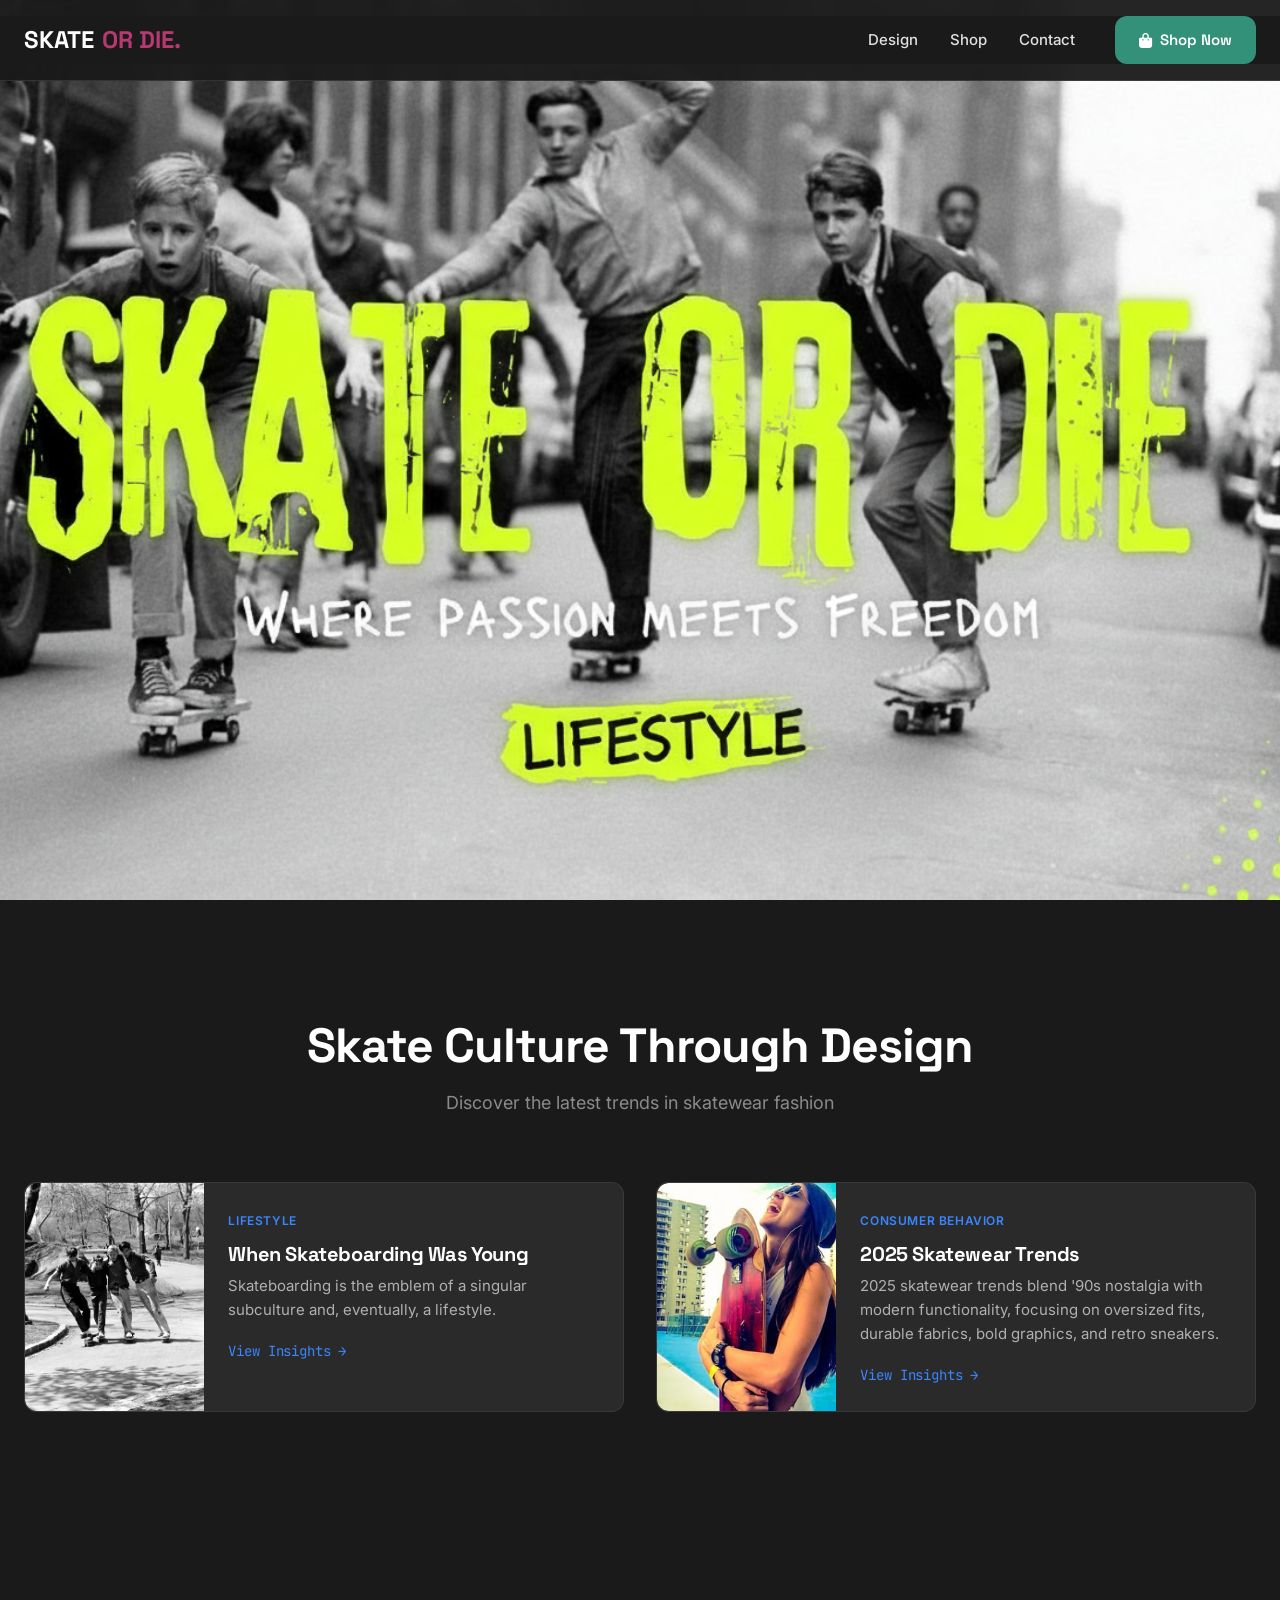
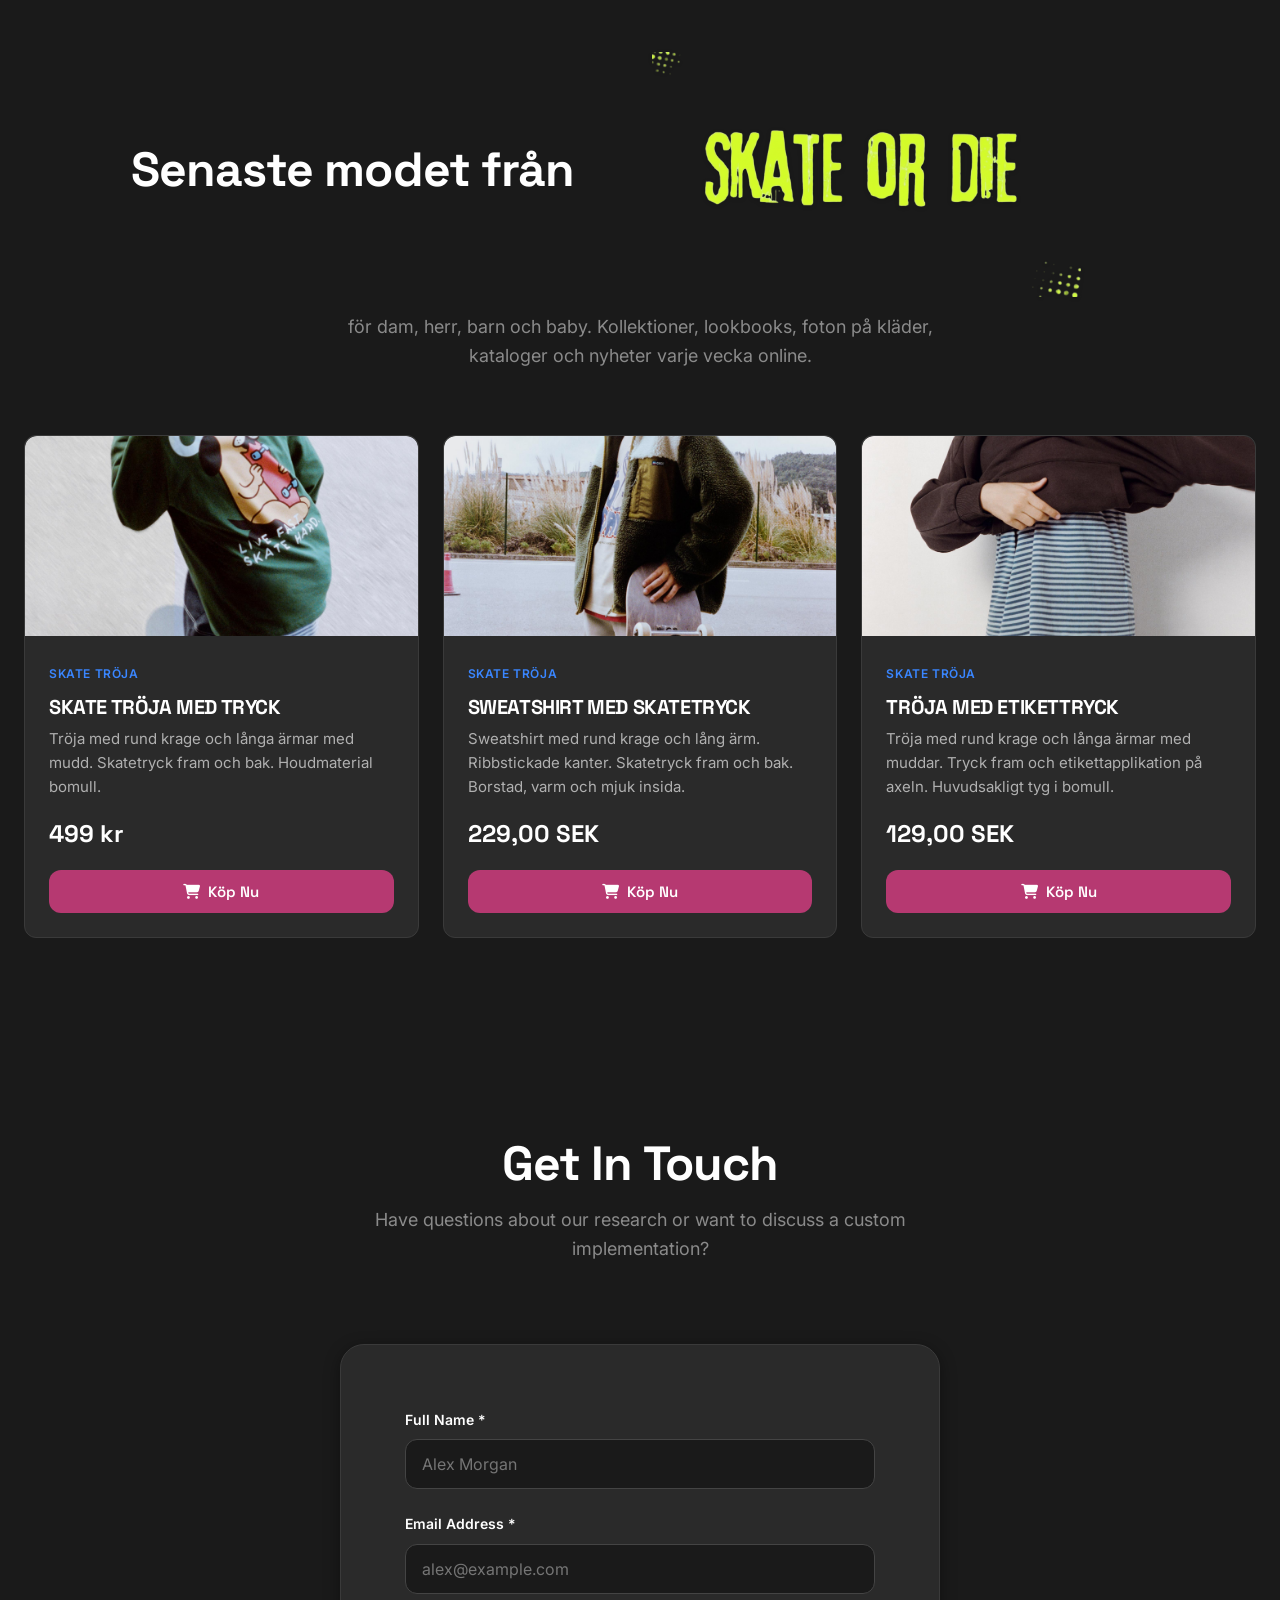
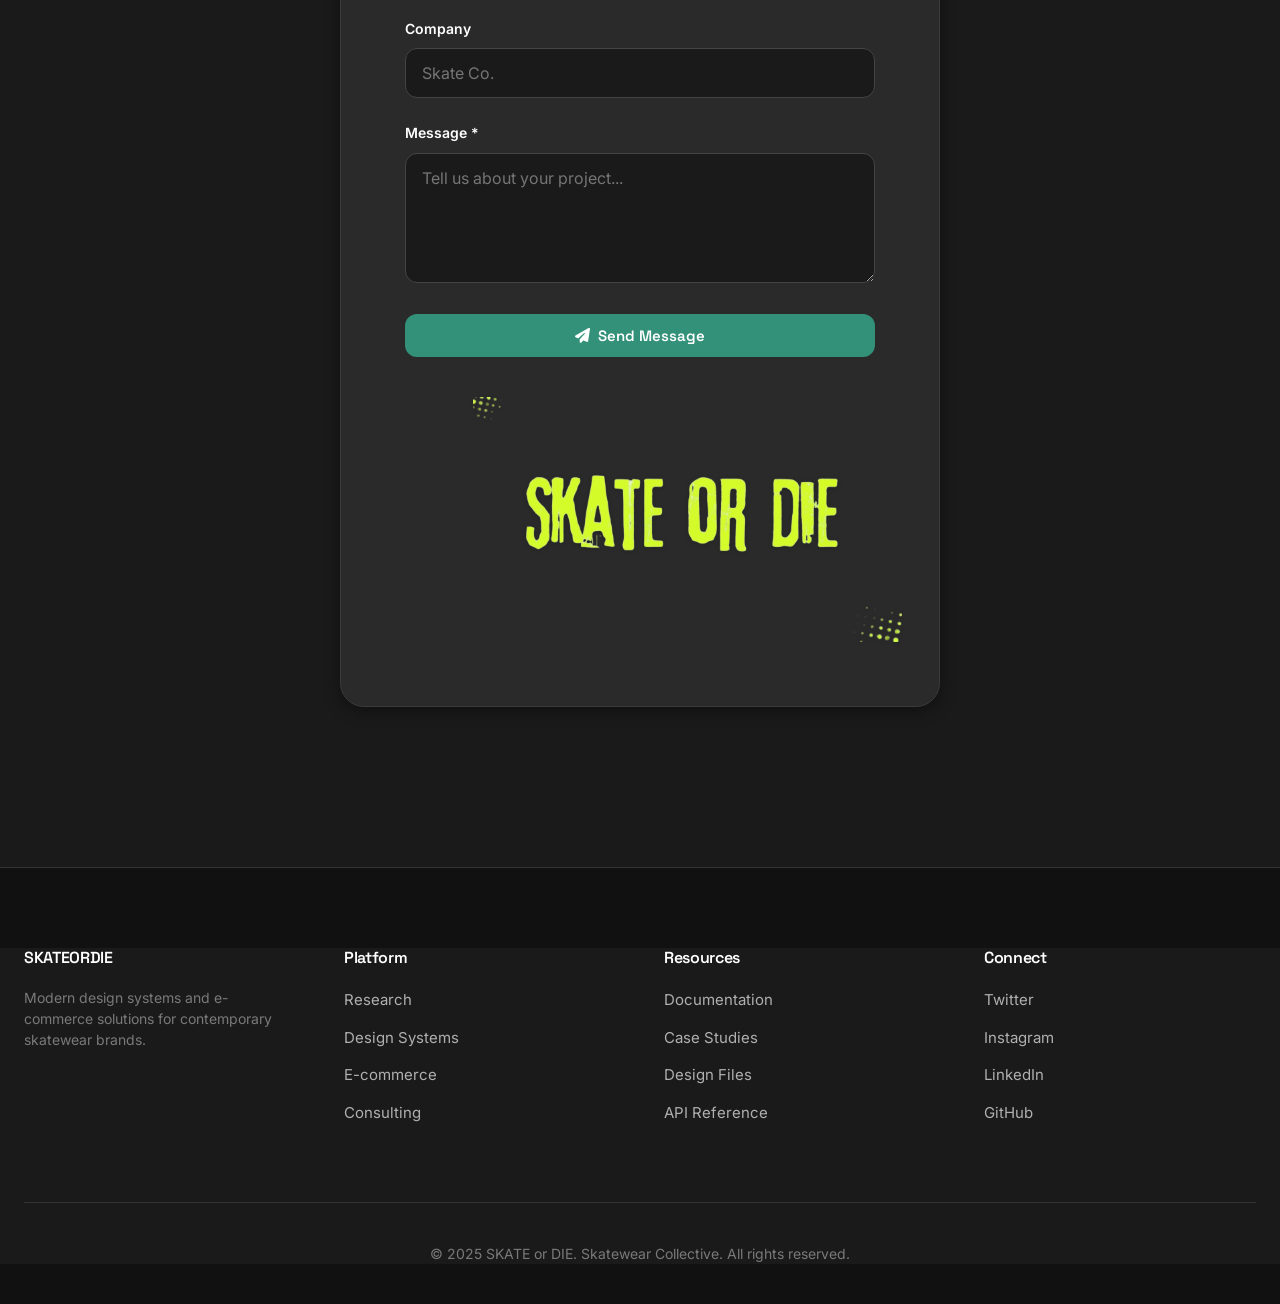
==== index.html @ 1324eea1 "fetch" ====
<!DOCTYPE html>
<html lang="en">
<head>
  <meta charset="UTF-8">
  <meta name="viewport" content="width=device-width, initial-scale=1.0">
  <title>SKATEORDIE. | Modern Skatewear Collective</title>
  <!-- Google Fonts -->
  <link rel="preconnect" href="https://fonts.googleapis.com">
  <link rel="preconnect" href="https://fonts.gstatic.com" crossorigin>
  <link href="https://fonts.googleapis.com/css2?family=Inter:wght@300;400;500;600;700;800&family=Space+Grotesk:wght@400;500;600;700&family=JetBrains+Mono:wght@400;500&display=swap" rel="stylesheet">
  <!-- Icons -->
  <link rel="stylesheet" href="https://cdnjs.cloudflare.com/ajax/libs/font-awesome/6.4.0/css/all.min.css">
  <!-- CSS Files -->
  <link rel="stylesheet" href="css/style.css">
  <link rel="stylesheet" href="css/home.css">
</head>
<body>
<!-- Modern Header -->
<header class="header" id="header">
  <div class="container header-container">
    <a href="index.html" class="logo">
      SKATE<span>OR DIE.</span>
    </a>

    <nav class="nav">
      <ul class="nav-links">
        <li><a href="#research" class="nav-link">Design</a></li>
        <li class="dropdown">
          <a href="shop.html" class="nav-link">Shop</a>
          <div class="dropdown-content">
            <a href="shop.html#filter-all" class="dropdown-item" onclick="filterProducts('all')">
              <i class="fas fa-grid"></i>
              All Products
            </a>
            <a href="shop.html#filter-hoodies" class="dropdown-item" onclick="filterProducts('Hoodies')">
              <i class="fas fa-tshirt"></i>
              Hoodies & Sweats
            </a>
            <a href="shop.html#filter-pants" class="dropdown-item" onclick="filterProducts('Pants')">
              <i class="fas fa-user"></i>
              Pants & Shorts
            </a>
            <a href="shop.html#filter-footwear" class="dropdown-item" onclick="filterProducts('Footwear')">
              <i class="fas fa-shoe-prints"></i>
              Footwear
            </a>
            <a href="shop.html#filter-accessories" class="dropdown-item" onclick="filterProducts('Accessories')">
              <i class="fas fa-hat-cowboy"></i>
              Accessories
            </a>
          </div>
        </li>
        <li><a href="#contact" class="nav-link">Contact</a></li>
      </ul>

      <div class="nav-actions">
        <a href="shop.html#filter-all" class="btn btn-primary" onclick="filterProducts('all')">
          <i class="fas fa-shopping-bag"></i>
          Shop Now
        </a>
      </div>
    </nav>

    <!-- Mobile Menu Toggle -->
    <button class="btn btn-secondary mobile-menu-toggle" style="display: none;">
      <i class="fas fa-bars"></i>
    </button>
  </div>
</header>

<!-- Hero Section -->
<section class="hero">
</section>

<!-- Research Section -->
<section id="research" class="section">
  <div class="container">
    <div class="section-header">
      <h2 class="display-md">Skate Culture Through Design</h2>
      <p class="text-lg opacity-75">
        Discover the latest trends in skatewear fashion
      </p>
    </div>

    <div class="card-grid">
      <div class="card" style="flex: 1; min-width: 300px; display: flex; flex-direction: row;">
        <div style="width: 30%;
               background:
                 url('img/img5.jpg')
                 center/cover no-repeat;
               border-radius: var(--border-radius) 0 0 var(--border-radius);">
        </div>
        <div style="width: 70%; padding: 24px;">
          <div class="card-category">LIFESTYLE</div>
          <h3 class="card-title">When Skateboarding Was Young</h3>
          <p class="card-description">
            Skateboarding is the emblem of a singular subculture and, eventually, a lifestyle.
          </p>
          <a href="#" class="text-sm font-mono" style="color: var(--primary); text-decoration: none;">
            View Insights →
          </a>
        </div>
      </div>

      <div class="card" style="flex: 1; min-width: 300px; display: flex; flex-direction: row;">
        <div style="width: 30%;
               background:
                 url('img/img2.jpg')
                 center/cover no-repeat;
               border-radius: var(--border-radius) 0 0 var(--border-radius);">
        </div>
        <div style="width: 70%; padding: 24px;">
          <div class="card-category">Consumer Behavior</div>
          <h3 class="card-title">2025 Skatewear Trends</h3>
          <p class="card-description">
            2025 skatewear trends blend '90s nostalgia with modern functionality, focusing on oversized fits, durable fabrics, bold graphics, and retro sneakers.
          </p>
          <a href="#" class="text-sm font-mono" style="color: var(--primary); text-decoration: none;">
            View Insights →
          </a>
        </div>
      </div>
    </div>
  </div>
</section>

<!-- Products Section -->
<section id="moodboards" class="section">
  <div class="container">
    <div class="section-header">
      <h2 class="display-md">Senaste modet från
        <span class="inline-logo"></span>
      </h2>
      <p class="text-lg opacity-75">
        för dam, herr, barn och baby. Kollektioner, lookbooks, foton på kläder, kataloger och nyheter varje vecka online.
      </p>
    </div>

    <div class="card-grid" style="display: grid; grid-template-columns: repeat(auto-fit, minmax(300px, 1fr)); gap: 24px;">
      <!-- Product 1 -->
      <div class="card">
        <div class="card-image" style="height: 200px; overflow: hidden; border-radius: var(--border-radius) var(--border-radius) 0 0;">
          <img src="img/1.1.jpg" alt="SKATE TRÖJA MED TRYCK" style="width: 100%; height: 100%; object-fit: cover;">
        </div>
        <div class="card-content">
          <div class="card-category">SKATE TRÖJA</div>
          <h3 class="card-title">SKATE TRÖJA MED TRYCK</h3>
          <p class="card-description">
            Tröja med rund krage och långa ärmar med mudd. Skatetryck fram och bak. Houdmaterial bomull.
          </p>
          <div class="product-price" style="font-family: 'Space Grotesk', sans-serif; font-size: 1.5rem; font-weight: 700; color: var(--white); margin-top: 16px;">
            499 kr
          </div>
          <button class="btn btn-accent mt-3" style="width: 100%;" onclick="window.location.href='shop.html#filter-hoodies'">
            <i class="fas fa-shopping-cart"></i>
            Köp Nu
          </button>
        </div>
      </div>

      <!-- Product 2 -->
      <div class="card">
        <div class="card-image" style="height: 200px; overflow: hidden; border-radius: var(--border-radius) var(--border-radius) 0 0;">
          <img src="img/1.2.jpg" alt="SKATE TRÖJA MED TRYCK" style="width: 100%; height: 100%; object-fit: cover;">
        </div>
        <div class="card-content">
          <div class="card-category">SKATE TRÖJA</div>
          <h3 class="card-title">SWEATSHIRT MED SKATETRYCK</h3>
          <p class="card-description">
            Sweatshirt med rund krage och lång ärm. Ribbstickade kanter. Skatetryck fram och bak. Borstad, varm och mjuk insida.
          </p>
          <div class="product-price" style="font-family: 'Space Grotesk', sans-serif; font-size: 1.5rem; font-weight: 700; color: var(--white); margin-top: 16px;">
            229,00 SEK
          </div>
          <button class="btn btn-accent mt-3" style="width: 100%;" onclick="window.location.href='shop.html#filter-hoodies'">
            <i class="fas fa-shopping-cart"></i>
            Köp Nu
          </button>
        </div>
      </div>

      <!-- Product 3 -->
      <div class="card">
        <div class="card-image" style="height: 200px; overflow: hidden; border-radius: var(--border-radius) var(--border-radius) 0 0;">
          <img src="img/1.3.jpg" alt="SKATE TRÖJA MED TRYCK" style="width: 100%; height: 100%; object-fit: cover;">
        </div>
        <div class="card-content">
          <div class="card-category">SKATE TRÖJA</div>
          <h3 class="card-title">TRÖJA MED ETIKETTRYCK</h3>
          <p class="card-description">
            Tröja med rund krage och långa ärmar med muddar. Tryck fram och etikettapplikation på axeln. Huvudsakligt tyg i bomull.
          </p>
          <div class="product-price" style="font-family: 'Space Grotesk', sans-serif; font-size: 1.5rem; font-weight: 700; color: var(--white); margin-top: 16px;">
            129,00 SEK
          </div>
          <button class="btn btn-accent mt-3" style="width: 100%;" onclick="window.location.href='shop.html#filter-hoodies'">
            <i class="fas fa-shopping-cart"></i>
            Köp Nu
          </button>
        </div>
      </div>
    </div>
  </div>
</section>

<!-- Contact Section - UPDATED VERSION -->
<!-- Contact Section -->
<section id="contact" class="section-sm">
  <div class="container">
    <div class="section-header">
      <h2 class="display-md">Get In Touch</h2>
      <p class="text-lg opacity-75">
        Have questions about our research or want to discuss a custom implementation?
      </p>
    </div>

    <div class="form-section" style="max-width: 600px;">
      <!-- Success Message (will be shown after redirect) -->
      <div id="successMessage" style="display: none; padding: 20px; background: rgba(46, 204, 113, 0.1); border: 1px solid #2ecc71; border-radius: 8px; margin-bottom: 20px;">
        <div style="display: flex; align-items: center; gap: 10px;">
          <i class="fas fa-check-circle" style="color: #2ecc71; font-size: 1.5rem;"></i>
          <div>
            <h3 style="color: #2ecc71; margin: 0 0 5px 0;">Message Sent Successfully!</h3>
            <p style="color: white; margin: 0; opacity: 0.9;">Thank you for contacting us. We'll get back to you soon.</p>
          </div>
        </div>
      </div>

      <!-- Contact Form -->
      <form name="contact" method="POST" data-netlify="true" action="/?form=submitted" netlify-honeypot="bot-field">
        <!-- Hidden fields required by Netlify -->
        <input type="hidden" name="form-name" value="contact">

        <!-- Optional subject -->
        <input type="hidden" name="subject" value="New message from SKATEORDIE contact form">

        <!-- Honeypot field -->
        <p style="display: none;">
          <label>Don't fill this out if you're human: <input name="bot-field"></label>
        </p>

        <div class="form-group">
          <label class="form-label">Full Name *</label>
          <input type="text" name="name" class="form-control" placeholder="Alex Morgan" required>
        </div>

        <div class="form-group">
          <label class="form-label">Email Address *</label>
          <input type="email" name="email" class="form-control" placeholder="alex@example.com" required>
        </div>

        <div class="form-group">
          <label class="form-label">Company</label>
          <input type="text" name="company" class="form-control" placeholder="Skate Co.">
        </div>

        <div class="form-group">
          <label class="form-label">Message *</label>
          <textarea name="message" class="form-control" placeholder="Tell us about your project..." rows="5" required></textarea>
        </div>

        <button type="submit" class="btn btn-primary" style="width: 100%" id="submitBtn">
          <i class="fas fa-paper-plane"></i>
          Send Message
        </button>
      </form>

      <div style="margin-top: 40px;">
        <span class="inline-logo"></span>
      </div>
    </div>
  </div>
</section>

<!-- Footer -->
<footer class="footer">
  <div class="container">
    <div class="footer-grid">
      <div class="footer-col">
        <h3>SKATEORDIE</h3>
        <p class="text-sm opacity-75 mt-3">
          Modern design systems and e-commerce solutions
          for contemporary skatewear brands.
        </p>
      </div>

      <div class="footer-col">
        <h3>Platform</h3>
        <ul class="footer-links">
          <li><a href="#research">Research</a></li>
          <li><a href="#moodboards">Design Systems</a></li>
          <li><a href="shop.html">E-commerce</a></li>
          <li><a href="#contact">Consulting</a></li>
        </ul>
      </div>

      <div class="footer-col">
        <h3>Resources</h3>
        <ul class="footer-links">
          <li><a href="#">Documentation</a></li>
          <li><a href="#">Case Studies</a></li>
          <li><a href="#">Design Files</a></li>
          <li><a href="#">API Reference</a></li>
        </ul>
      </div>

      <div class="footer-col">
        <h3>Connect</h3>
        <ul class="footer-links">
          <li><a href="#">Twitter</a></li>
          <li><a href="#">Instagram</a></li>
          <li><a href="#">LinkedIn</a></li>
          <li><a href="#">GitHub</a></li>
        </ul>
      </div>
    </div>

    <div class="footer-bottom">
      <p class="text-sm opacity-75">
        © 2025 SKATE or DIE. Skatewear Collective. All rights reserved.
      </p>
    </div>
  </div>
</footer>

<!-- JavaScript Files -->
<script src="js/script.js"></script>
<script src="js/home.js"></script>

<!-- Form Submission JavaScript -->
</body>
</html>
---- css/style.css ----
/* ===== MODERN DESIGN SYSTEM ===== */
:root {
  --black: #329178;
  --white: #ffffff;
  --gray-50: #f8f9fa;
  --gray-100: #e9ecef;
  --gray-200: #dee2e6;
  --gray-800: #343a40;
  --gray-900: #212529;

  --primary: #3a86ff;
  --primary-dark: #2667cc;
  --accent: #b63971;
  --success: #38b000;
  --warning: #ff9e00;

  --border-radius: 12px;
  --border-radius-lg: 24px;
  --border-radius-sm: 8px;

  --shadow-sm: 0 2px 8px rgba(0,0,0,0.3);
  --shadow-md: 0 4px 16px rgba(0,0,0,0.4);
  --shadow-lg: 0 8px 32px rgba(0,0,0,0.5);
  --shadow-xl: 0 16px 48px rgba(0,0,0,0.6);

  --transition-fast: 150ms cubic-bezier(0.4, 0, 0.2, 1);
  --transition-base: 250ms cubic-bezier(0.4, 0, 0.2, 1);
  --transition-slow: 400ms cubic-bezier(0.4, 0, 0.2, 1);
}

/* ===== RESET & BASE ===== */
* {
  margin: 0;
  padding: 0;
  box-sizing: border-box;
}

html {
  scroll-behavior: smooth;
}
/* Lägg till i din css/style.css fil */
.hidden {
  display: none;
}
body {
  font-family: 'Inter', -apple-system, BlinkMacSystemFont, 'Segoe UI', sans-serif;
  background-color: #1a1a1a; /* ТЕМНЫЙ ФОН */
  color: #e0e0e0; /* Светлый текст */
  line-height: 1.6;
  font-weight: 400;
  overflow-x: hidden;
  -webkit-font-smoothing: antialiased;
  -moz-osx-font-smoothing: grayscale;
}

h1, h2, h3, h4, h5, h6 {
  font-family: 'Space Grotesk', sans-serif;
  font-weight: 700;
  line-height: 1.2;
  letter-spacing: -0.02em;
  color: #ffffff; /* Белые заголовки */
}

.container {
  max-width: 1280px;
  margin: 0 auto;
  padding: 0 24px;
  background-color: #1a1a1a; /* ТОЛЬКО ЭТА СТРОКА ИЗМЕНЕНА */
}
.section{

  background-color: #1a1a1a; /* ТОЛЬКО ЭТА СТРОКА ИЗМЕНЕНА */
}

.section {
  padding: 120px 0;
  background-color: transparent; /* Прозрачный фон секций */
}

.section-sm {
  padding: 80px 0;
}

/* ===== MODERN TYPOGRAPHY ===== */
.display-lg {
  font-size: 4.5rem;
  line-height: 1.1;
  letter-spacing: -0.03em;
  color: #ffffff;
}

.display-md {
  font-size: 3.5rem;
  line-height: 1.1;
  color: #ffffff;
}

.display-sm {
  font-size: 2.5rem;
  line-height: 1.2;
  color: #ffffff;
}

.text-lg {
  font-size: 1.25rem;
  line-height: 1.6;
  color: #b0b0b0;
}

.text-md {
  font-size: 1rem;
  line-height: 1.6;
  color: #b0b0b0;
}

.text-sm {
  font-size: 0.875rem;
  line-height: 1.5;
  color: #999999;
}

.text-xs {
  font-size: 0.75rem;
  line-height: 1.4;
  color: #888888;
}

.font-mono {
  font-family: 'JetBrains Mono', monospace;
  letter-spacing: -0.01em;
}

/* ===== COMPONENTS ===== */
.btn {
  display: inline-flex;
  align-items: center;
  justify-content: center;
  gap: 8px;
  padding: 12px 24px;
  border-radius: var(--border-radius);
  font-family: 'Space Grotesk', sans-serif;
  font-weight: 600;
  font-size: 0.9375rem;
  text-decoration: none;
  border: none;
  cursor: pointer;
  transition: all var(--transition-base);
  position: relative;
  overflow: hidden;
}

.btn::before {
  content: '';
  position: absolute;
  top: 0;
  left: -100%;
  width: 100%;
  height: 100%;
  background: linear-gradient(90deg, transparent, rgba(255,255,255,0.2), transparent);
  transition: left 0.5s;
}

.btn:hover::before {
  left: 100%;
}

/* КНОПКИ ОСТАВЛЕНЫ БЕЗ ИЗМЕНЕНИЙ */
.btn-primary {
  background-color: var(--black);
  color: var(--white);
}

.btn-primary:hover {
  background-color: var(--gray-800);
  transform: translateY(-2px);
  box-shadow: var(--shadow-lg);
}

.btn-secondary {
  background-color: transparent;
  color: var(--black);
  border: 2px solid var(--gray-200);
}

.btn-secondary:hover {
  border-color: var(--black);
  transform: translateY(-2px);
  box-shadow: var(--shadow-sm);
}

.btn-accent {
  background-color: var(--accent);
  color: var(--white);
}

.btn-accent:hover {
  background-color: #e0005e;
  transform: translateY(-2px);
  box-shadow: var(--shadow-lg);
}

.pill {
  display: inline-flex;
  align-items: center;
  padding: 6px 12px;
  background-color: var(--gray-100);
  border-radius: 100px;
  font-size: 0.75rem;
  font-weight: 500;
  color: var(--gray-800);
}

.badge {
  display: inline-flex;
  align-items: center;
  padding: 4px 8px;
  background-color: var(--accent);
  color: var(--white);
  border-radius: var(--border-radius-sm);
  font-size: 0.6875rem;
  font-weight: 600;
  text-transform: uppercase;
  letter-spacing: 0.05em;
}

/* ===== MODERN HEADER ===== */
.header {
  position: fixed;
  top: 0;
  left: 0;
  width: 100%;
  z-index: 1000;
  background-color: rgba(26, 26, 26, 0.95); /* Темный полупрозрачный фон */
  backdrop-filter: blur(20px);
  -webkit-backdrop-filter: blur(20px);
  border-bottom: 1px solid rgba(255,255,255,0.1); /* Светлая граница */
  padding: 16px 0;
  transition: all var(--transition-base);
}

.header.scrolled {
  padding: 12px 0;
  box-shadow: var(--shadow-sm);
}

.header-container {
  display: flex;
  align-items: center;
  justify-content: space-between;
}

.logo {
  font-family: 'Space Grotesk', sans-serif;
  font-weight: 800;
  font-size: 1.5rem;
  color: #ffffff; /* Белый логотип */
  text-decoration: none;
  display: flex;
  align-items: center;
  gap: 8px;
}

.logo span {
  color: var(--accent); /* Акцентный цвет остался прежним */
}

/* ===== MODERN NAVIGATION ===== */
.nav {
  display: flex;
  align-items: center;
  gap: 40px;
}

.nav-links {
  display: flex;
  gap: 32px;
  list-style: none;
}

.nav-link {
  position: relative;
  color: #e0e0e0; /* Светлый текст */
  text-decoration: none;
  font-weight: 500;
  font-size: 0.9375rem;
  transition: color var(--transition-fast);
  padding: 8px 0;
}

.nav-link::after {
  content: '';
  position: absolute;
  bottom: 0;
  left: 0;
  width: 0;
  height: 2px;
  background-color: var(--accent); /* Акцентный цвет */
  transition: width var(--transition-base);
}

.nav-link:hover {
  color: #ffffff; /* Белый при наведении */
}

.nav-link:hover::after {
  width: 100%;
}

.nav-link.active {
  color: #ffffff; /* Белый для активной ссылки */
  font-weight: 600;
}

.nav-link.active::after {
  width: 100%;
}

/* Dropdown Menu */
.dropdown {
  position: relative;
}

.dropdown-content {
  position: absolute;
  top: 100%;
  left: -16px;
  min-width: 240px;
  background-color: #2a2a2a; /* Темный фон дропдауна */
  border-radius: var(--border-radius);
  box-shadow: var(--shadow-xl);
  opacity: 0;
  visibility: hidden;
  transform: translateY(8px);
  transition: all var(--transition-base);
  z-index: 100;
  padding: 16px 0;
  border: 1px solid #3a3a3a; /* Темная граница */
}

.dropdown:hover .dropdown-content {
  opacity: 1;
  visibility: visible;
  transform: translateY(0);
}

.dropdown-item {
  display: flex;
  align-items: center;
  gap: 12px;
  padding: 12px 24px;
  color: #e0e0e0; /* Светлый текст */
  text-decoration: none;
  transition: all var(--transition-fast);
}

.dropdown-item:hover {
  background-color: #333333; /* Темнее при наведении */
  color: #ffffff; /* Белый при наведении */
}

.dropdown-item i {
  width: 20px;
  color: var(--accent); /* Акцентный цвет иконок */
}

/* ===== SECTIONS ===== */
.section-header {
  text-align: center;
  margin-bottom: 64px;
}

.section-header h2 {
  font-size: 3rem;
  margin-bottom: 16px;
  color: #ffffff;
}

.section-header p {
  font-size: 1.125rem;
  color: #b0b0b0; /* Серый текст */
  max-width: 600px;
  margin: 0 auto;
}

/* ===== MODERN CARD SYSTEM ===== */
.card-grid {
  display: grid;
  grid-template-columns: repeat(auto-fit, minmax(300px, 1fr));
  gap: 32px;
  margin-top: 48px;
}

.card {
  background-color: #2a2a2a; /* Темный фон карточек */
  border-radius: var(--border-radius);
  overflow: hidden;
  border: 1px solid #3a3a3a; /* Темная граница */
  transition: all var(--transition-base);
  position: relative;
}

.card:hover {
  transform: translateY(-8px);
  box-shadow: var(--shadow-xl);
  border-color: var(--accent); /* Акцентный цвет границы при наведении */
}

.card-image {
  width: 100%;
  height: 240px;
  background-color: #3a3a3a; /* Темный фон изображения */
  overflow: hidden;
}

.card-image img {
  width: 100%;
  height: 100%;
  object-fit: cover;
  transition: transform var(--transition-slow);
}

.card:hover .card-image img {
  transform: scale(1.05);
}

.card-content {
  padding: 24px;
}

.card-category {
  display: inline-block;
  font-size: 0.75rem;
  font-weight: 600;
  color: var(--primary); /* Основной цвет остался прежним */
  text-transform: uppercase;
  letter-spacing: 0.05em;
  margin-bottom: 12px;
}

.card-title {
  font-size: 1.25rem;
  margin-bottom: 8px;
  color: #ffffff; /* Белый заголовок */
}

.card-description {
  font-size: 0.9375rem;
  color: #b0b0b0; /* Серый текст */
  margin-bottom: 16px;
}

/* ===== E-SHOP SECTION ===== */
.eshop-section {
  background-color: #222222; /* Темный фон для секции магазина */
}

.filter-tabs {
  display: flex;
  justify-content: center;
  gap: 12px;
  margin-bottom: 48px;
  flex-wrap: wrap;
}

.filter-tab {
  padding: 10px 20px;
  background-color: transparent;
  border: 1px solid #444444; /* Темная граница */
  border-radius: var(--border-radius);
  color: #e0e0e0; /* Светлый текст */
  font-weight: 500;
  font-size: 0.9375rem;
  cursor: pointer;
  transition: all var(--transition-fast);
}

.filter-tab:hover {
  border-color: var(--accent); /* Акцентный цвет при наведении */
  color: #ffffff; /* Белый при наведении */
}

.filter-tab.active {
  background-color: var(--accent); /* Акцентный цвет для активной вкладки */
  border-color: var(--accent);
  color: var(--white); /* Белый текст на акцентном фоне */
}

.products-grid {
  display: grid;
  grid-template-columns: repeat(auto-fill, minmax(280px, 1fr));
  gap: 32px;
  margin-top: 32px;
}

.product-card {
  background-color: #2a2a2a; /* Темный фон карточек товаров */
  border-radius: var(--border-radius);
  overflow: hidden;
  border: 1px solid #3a3a3a; /* Темная граница */
  transition: all var(--transition-base);
}

.product-card:hover {
  transform: translateY(-4px);
  box-shadow: var(--shadow-lg);
  border-color: var(--accent); /* Акцентный цвет границы при наведении */
}

.product-image {
  width: 100%;
  height: 320px;
  background-color: #3a3a3a; /* Темный фон изображения */
  overflow: hidden;
  position: relative;
}

.product-image img {
  width: 100%;
  height: 100%;
  object-fit: cover;
  transition: transform var(--transition-slow);
}

.product-card:hover .product-image img {
  transform: scale(1.05);
}

.product-badge {
  position: absolute;
  top: 16px;
  left: 16px;
  background-color: var(--accent);
  color: var(--white);
  padding: 6px 12px;
  border-radius: var(--border-radius-sm);
  font-size: 0.75rem;
  font-weight: 600;
}

.product-info {
  padding: 20px;
}

.product-category {
  font-size: 0.75rem;
  color: var(--primary); /* Основной цвет категории */
  text-transform: uppercase;
  letter-spacing: 0.05em;
  margin-bottom: 8px;
}

.product-title {
  font-size: 1rem;
  font-weight: 600;
  margin-bottom: 8px;
  color: #ffffff; /* Белый заголовок товара */
}

.product-price {
  font-family: 'Space Grotesk', sans-serif;
  font-size: 1.25rem;
  font-weight: 700;
  color: #ffffff; /* Белая цена */
}

/* ===== FORM STYLES ===== */
.form-section {
  background-color: #2a2a2a; /* Темный фон формы */
  border-radius: var(--border-radius-lg);
  padding: 64px;
  margin: 80px auto;
  max-width: 600px;
  box-shadow: var(--shadow-md);
  border: 1px solid #3a3a3a; /* Темная граница */
}

.form-group {
  margin-bottom: 24px;
}

.form-label {
  display: block;
  font-size: 0.875rem;
  font-weight: 600;
  margin-bottom: 8px;
  color: #ffffff; /* Белые лейблы */
}

.form-control {
  width: 100%;
  padding: 14px 16px;
  border: 1px solid #444444; /* Темная граница */
  border-radius: var(--border-radius);
  font-family: 'Inter', sans-serif;
  font-size: 1rem;
  color: #e0e0e0; /* Светлый текст ввода */
  transition: all var(--transition-fast);
  background-color: #1a1a1a; /* Темный фон поля ввода */
}

.form-control:focus {
  outline: none;
  border-color: var(--primary); /* Основной цвет при фокусе */
  box-shadow: 0 0 0 3px rgba(58, 134, 255, 0.1);
}

textarea.form-control {
  min-height: 120px;
  resize: vertical;
}

/* ===== FOOTER ===== */
.footer {
  background-color: #111111; /* Еще более темный фон для футера */
  color: #e0e0e0; /* Светлый текст */
  padding: 80px 0 40px;
  border-top: 1px solid #333333; /* Темная граница */
}

.footer-grid {
  display: grid;
  grid-template-columns: repeat(auto-fit, minmax(250px, 1fr));
  gap: 48px;
  margin-bottom: 64px;
}

.footer-col h3 {
  font-size: 1rem;
  font-weight: 600;
  margin-bottom: 20px;
  color: #ffffff; /* Белые заголовки */
}

.footer-links {
  list-style: none;
}

.footer-links li {
  margin-bottom: 12px;
}

.footer-links a {
  color: #b0b0b0; /* Серые ссылки */
  text-decoration: none;
  font-size: 0.9375rem;
  transition: color var(--transition-fast);
}

.footer-links a:hover {
  color: #ffffff; /* Белые при наведении */
}

.footer-bottom {
  padding-top: 40px;
  border-top: 1px solid #333333; /* Темная граница */
  text-align: center;
  color: #888888; /* Серый текст */
  font-size: 0.875rem;
}

/* ===== UTILITIES ===== */
.text-center { text-align: center; }
.text-right { text-align: right; }
.mb-1 { margin-bottom: 4px; }
.mb-2 { margin-bottom: 8px; }
.mb-3 { margin-bottom: 16px; }
.mb-4 { margin-bottom: 24px; }
.mb-5 { margin-bottom: 32px; }
.mb-6 { margin-bottom: 48px; }
.mt-1 { margin-top: 4px; }
.mt-2 { margin-top: 8px; }
.mt-3 { margin-top: 16px; }
.mt-4 { margin-top: 24px; }
.mt-5 { margin-top: 32px; }
.mt-6 { margin-top: 48px; }
.opacity-50 { opacity: 0.5; }
.opacity-75 { opacity: 0.75; }

/* ===== RESPONSIVE DESIGN ===== */
@media (max-width: 1024px) {
  .display-lg { font-size: 3.5rem; }
  .display-md { font-size: 2.75rem; }
  .hero { padding-top: 140px; }
}

@media (max-width: 768px) {
  .section { padding: 80px 0; }
  .section-sm { padding: 60px 0; }
  .display-lg { font-size: 2.75rem; }
  .display-md { font-size: 2.25rem; }
  .nav { display: none; }
  .form-section { padding: 40px 24px; }
}

@media (max-width: 640px) {
  .container { padding: 0 16px; }
  .card-grid { grid-template-columns: 1fr; }
  .products-grid { grid-template-columns: 1fr; }
  .hero-content h1 { font-size: 2.5rem; }
  .section-header h2 { font-size: 2rem; }
}

/* УДАЛЕНО: медиа-запрос для темной темы, так как фон теперь всегда темный */
---- css/home.css ----
/* ===== HERO SECTION ===== */
.hero {
  position: relative;
  min-height: 100vh;
  height: auto;
  display: flex;
  align-items: center;
  justify-content: center;
  overflow: hidden;
  padding: 0;
  z-index: 20;

  background-image: url("../img/hero2.png");
  background-size: cover;
  background-position: center center;
  background-repeat: no-repeat;
  background-attachment: fixed;

  -webkit-background-size: cover;
  -moz-background-size: cover;
  -o-background-size: cover;

  background-color: #0a0a0a;
}

.hero-container {
  display: grid;
  grid-template-columns: 1fr 1fr;
  gap: 80px;
  align-items: center;
  position: relative;
  z-index: 2;
}

.hero-content h1 {
  font-size: 4rem;
  margin-bottom: 24px;
  color: var(--white);
}

.hero-content p {
  font-size: 1.25rem;
  color: rgba(255, 255, 255, 0.8);
  margin-bottom: 40px;
  max-width: 500px;
}

.hero-image {
  position: relative;
  border-radius: var(--border-radius-lg);
  overflow: hidden;
  box-shadow: var(--shadow-xl);
}

.hero-image img {
  width: 100%;
  height: 500px;
  object-fit: cover;
  transition: transform var(--transition-slow);
}

.hero-image:hover img {
  transform: scale(1.05);
}

.stat-label {
  font-size: 0.875rem;
  margin-top: 4px;
}

.floating-card {
  position: absolute;
  background-color: var(--white);
  border-radius: var(--border-radius);
  padding: 20px;
  box-shadow: var(--shadow-xl);
  animation: float 6s ease-in-out infinite;
}

.floating-card:nth-child(2) {
  top: 40px;
  right: -40px;
  animation-delay: -2s;
}

.floating-card:nth-child(3) {
  bottom: 60px;
  left: -40px;
  animation-delay: -4s;
}

@keyframes float {
  0%, 100% { transform: translateY(0); }
  50% { transform: translateY(-20px); }
}

/* Logo */
.inline-logo {
  display: inline-block;
  width: 540px;
  height: 245px;
  background:
    url('../img/logo2.png') center/contain no-repeat,
    transparent;
  vertical-align: middle;
  margin: 0 12px;
  filter: drop-shadow(0 1px 2px rgba(0,0,0,0.2));
}
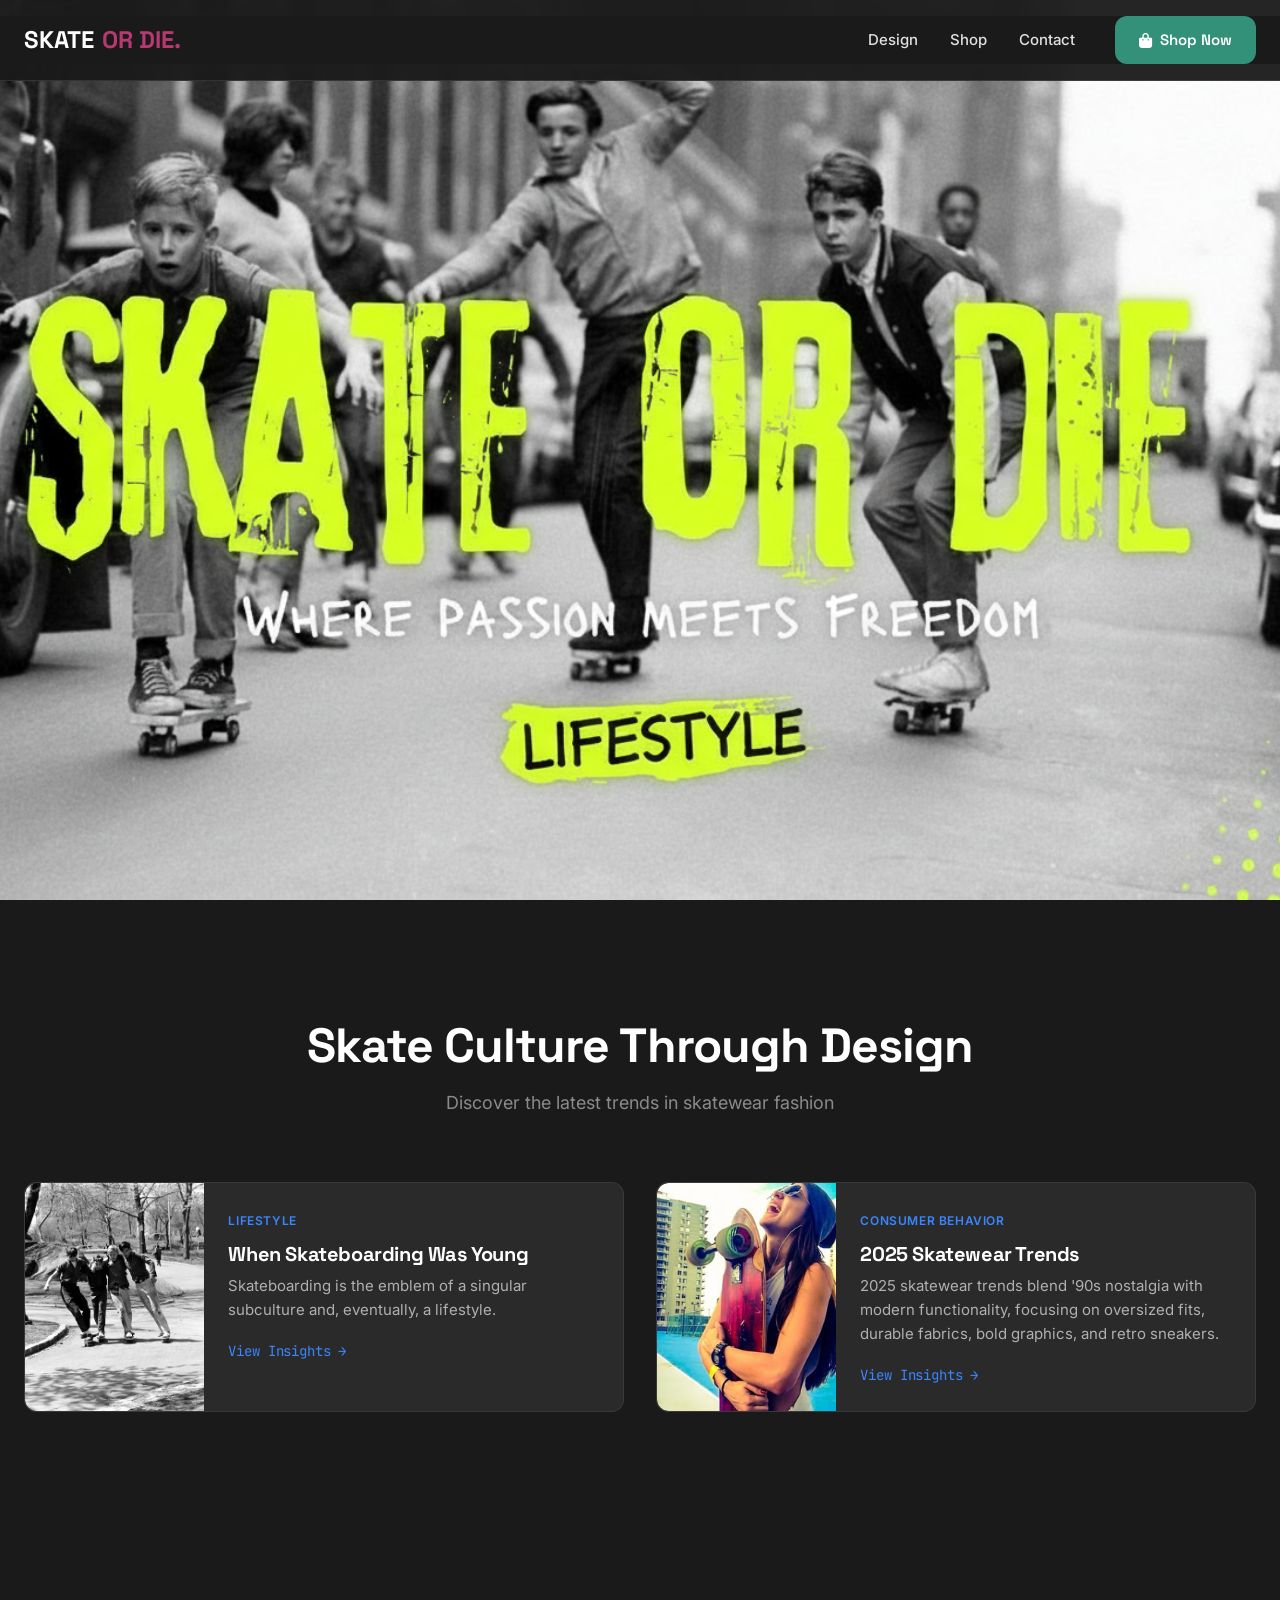
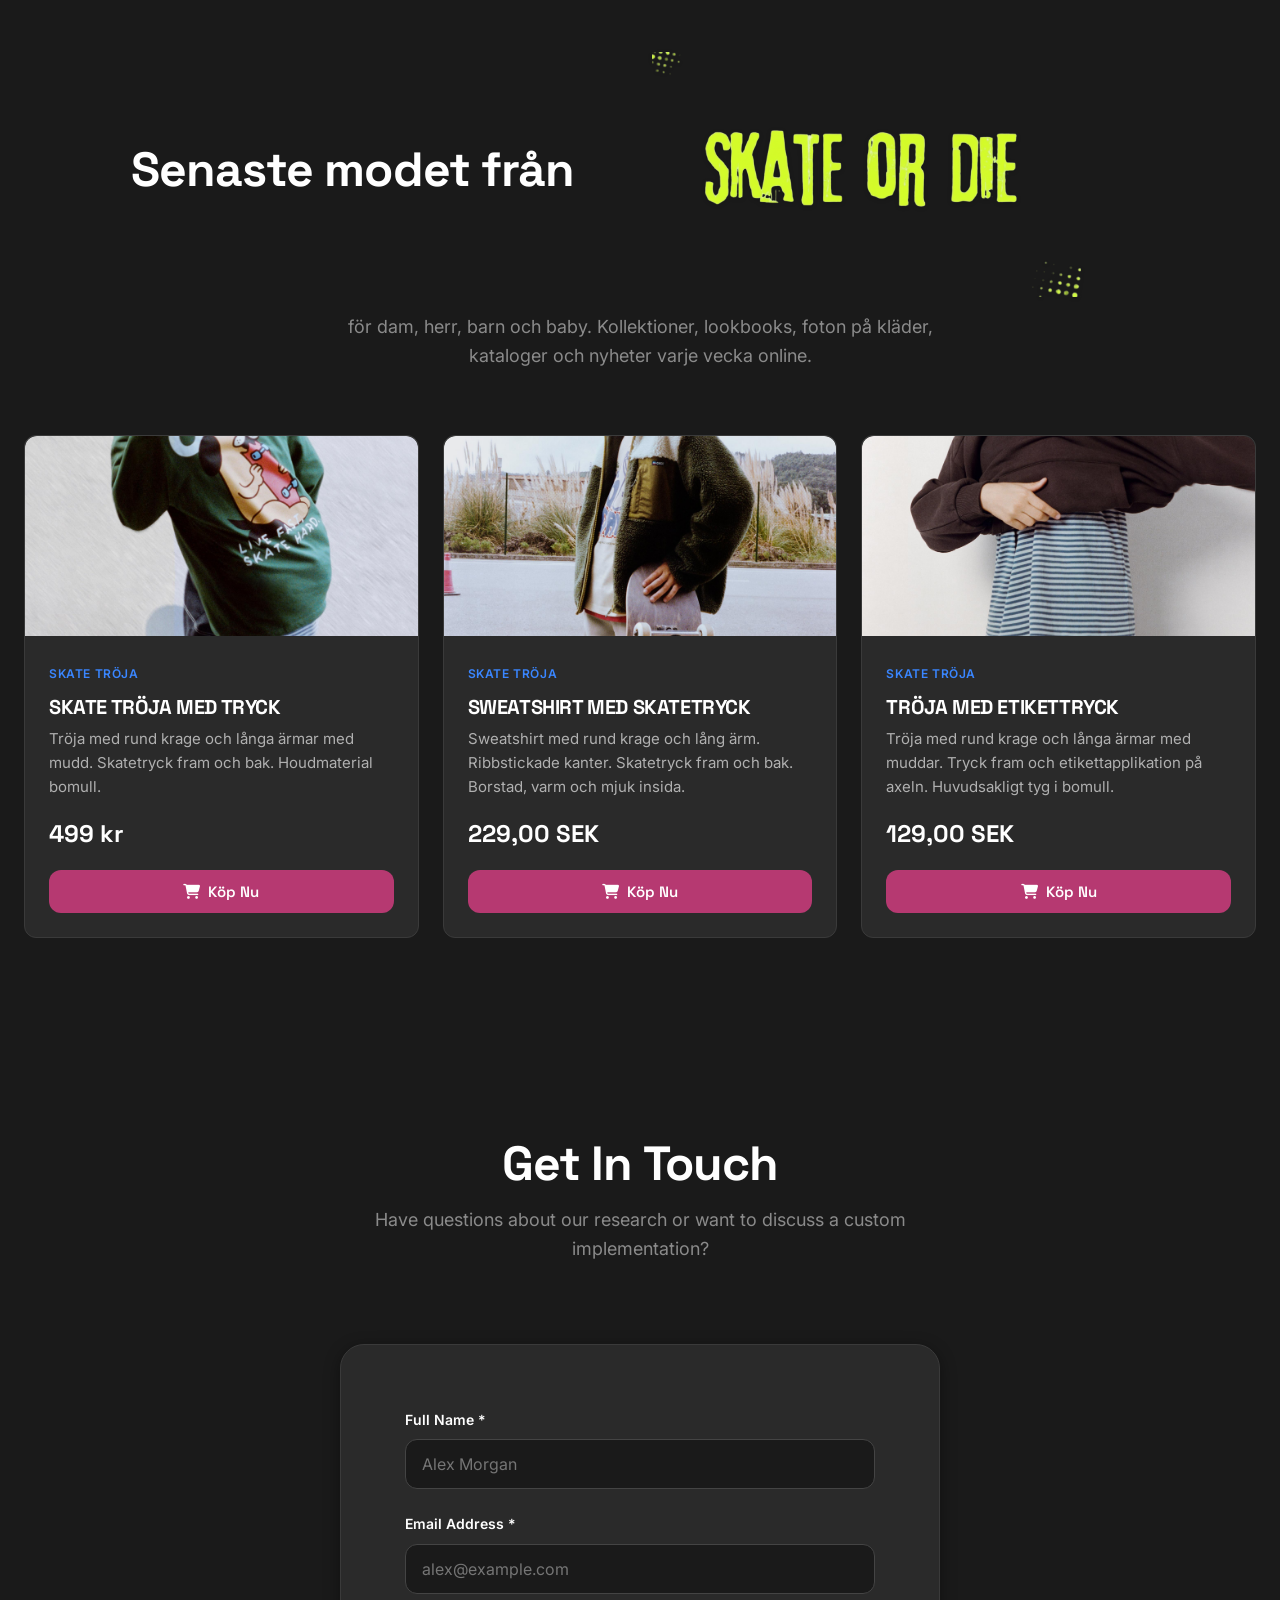
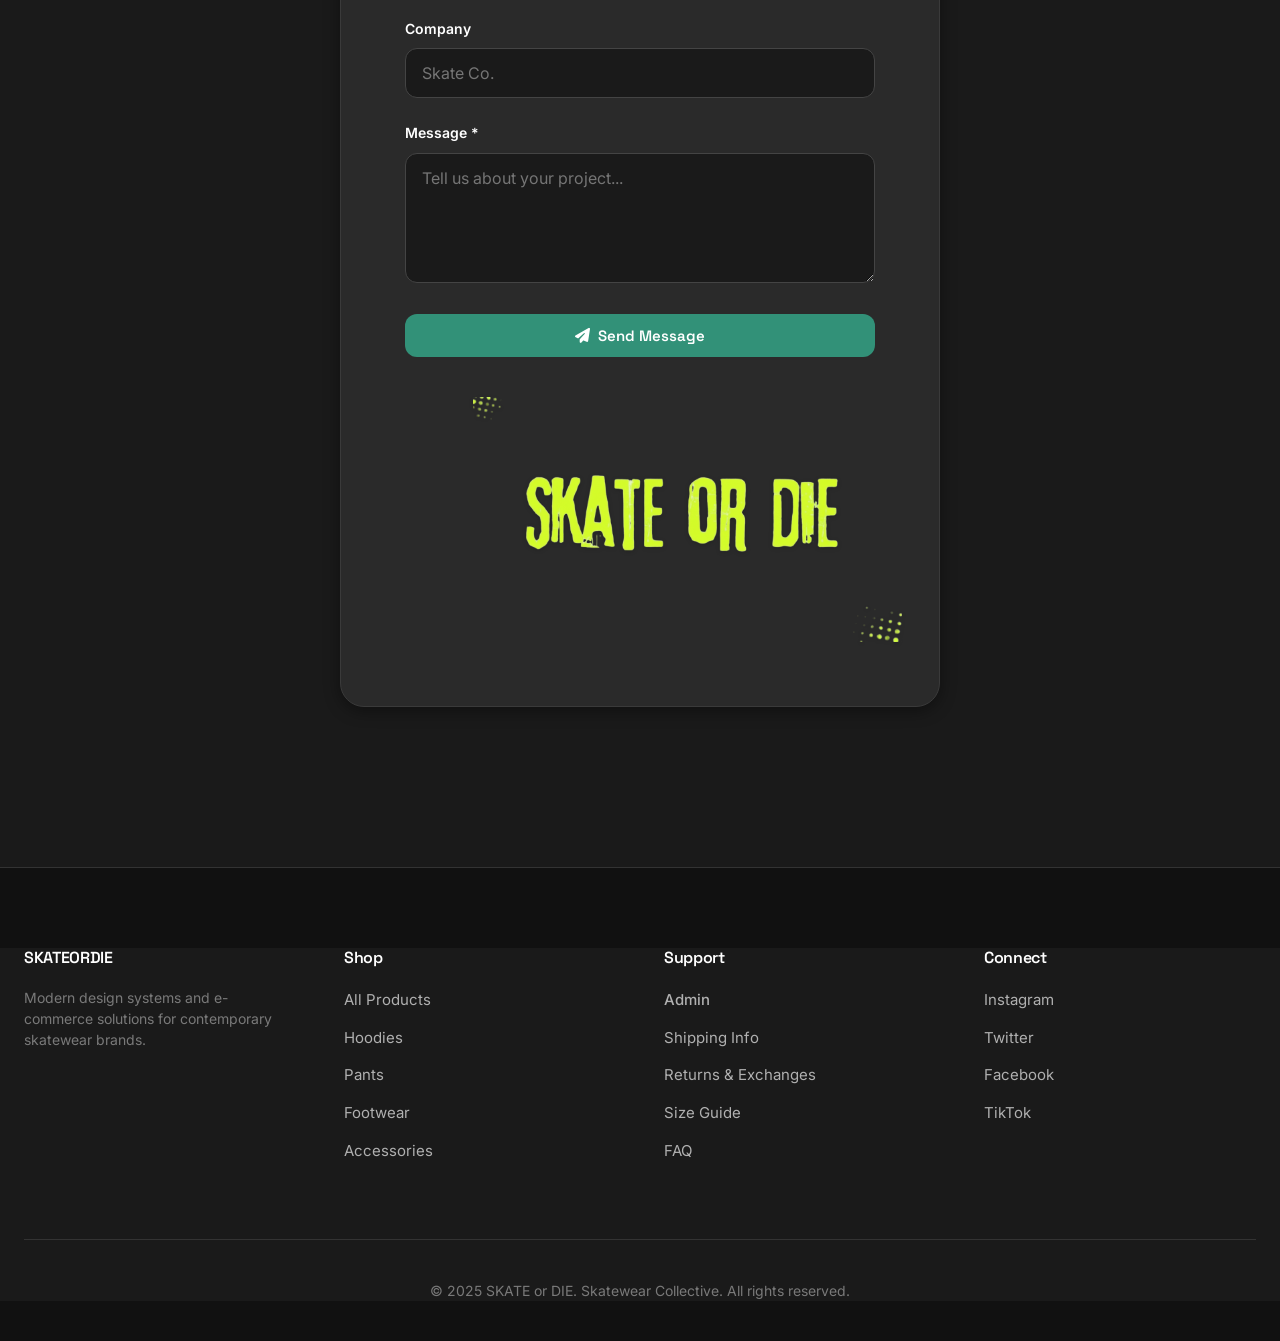
==== commit 5bff05ed: "admin panel" ====
--- a/index.html
+++ b/index.html
@@ -227,7 +227,8 @@
       </div>
 
       <!-- Contact Form -->
-      <form name="contact" method="POST" data-netlify="true" action="/?form=submitted" netlify-honeypot="bot-field">
+
+      <form name="contact" method="POST" data-netlify="true" action="/thank-you.html" netlify-honeypot="bot-field">
         <!-- Hidden fields required by Netlify -->
         <input type="hidden" name="form-name" value="contact">
 
@@ -271,6 +272,8 @@
     </div>
   </div>
 </section>
+
+<!-- Footer -->
 
 <!-- Footer -->
 <footer class="footer">
@@ -285,32 +288,34 @@
       </div>
 
       <div class="footer-col">
-        <h3>Platform</h3>
+        <h3>Shop</h3>
         <ul class="footer-links">
-          <li><a href="#research">Research</a></li>
-          <li><a href="#moodboards">Design Systems</a></li>
-          <li><a href="shop.html">E-commerce</a></li>
-          <li><a href="#contact">Consulting</a></li>
+          <li><a href="#filter-all" onclick="filterProducts('all')">All Products</a></li>
+          <li><a href="#filter-hoodies" onclick="filterProducts('Hoodies')">Hoodies</a></li>
+          <li><a href="#filter-pants" onclick="filterProducts('Pants')">Pants</a></li>
+          <li><a href="#filter-footwear" onclick="filterProducts('Footwear')">Footwear</a></li>
+          <li><a href="#filter-accessories" onclick="filterProducts('Accessories')">Accessories</a></li>
         </ul>
       </div>
 
       <div class="footer-col">
-        <h3>Resources</h3>
+        <h3>Support</h3>
         <ul class="footer-links">
-          <li><a href="#">Documentation</a></li>
-          <li><a href="#">Case Studies</a></li>
-          <li><a href="#">Design Files</a></li>
-          <li><a href="#">API Reference</a></li>
+          <li><a href="admin.html" class="nav-link">Admin</a></li>
+          <li><a href="#">Shipping Info</a></li>
+          <li><a href="#">Returns & Exchanges</a></li>
+          <li><a href="#">Size Guide</a></li>
+          <li><a href="#">FAQ</a></li>
         </ul>
       </div>
 
       <div class="footer-col">
         <h3>Connect</h3>
         <ul class="footer-links">
+          <li><a href="#">Instagram</a></li>
           <li><a href="#">Twitter</a></li>
-          <li><a href="#">Instagram</a></li>
-          <li><a href="#">LinkedIn</a></li>
-          <li><a href="#">GitHub</a></li>
+          <li><a href="#">Facebook</a></li>
+          <li><a href="#">TikTok</a></li>
         </ul>
       </div>
     </div>
--- a/css/style.css
+++ b/css/style.css
@@ -420,7 +420,7 @@
 }
 
 .card:hover .card-image img {
-  transform: scale(1.05);
+  transform: scale(2.00);
 }
 
 .card-content {
@@ -700,4 +700,149 @@
   .section-header h2 { font-size: 2rem; }
 }
 
-/* УДАЛЕНО: медиа-запрос для темной темы, так как фон теперь всегда темный */
+/* Uppdaterad CSS för klickbara produkter */
+
+.product-card {
+  background-color: #2a2a2a;
+  border: 1px solid #333;
+  transition: all 0.3s ease;
+  cursor: pointer; /* Lägger till pekare-cursor */
+  position: relative;
+  overflow: hidden;
+}
+
+.product-card:hover {
+  transform: translateY(-8px); /* Lyfter korten vid hover */
+  box-shadow: 0 12px 24px rgba(0, 255, 136, 0.2); /* Lägger till skugga */
+  border-color: #00ff88; /* Ändrar kantfärg */
+}
+
+.product-card:hover .product-image::after {
+  opacity: 1; /* Visar overlay gradient */
+}
+
+.product-card:hover .product-image img {
+  transform: scale(1.05); /* Zoomar bilden lite */
+}
+
+.product-card:hover .view-product-overlay {
+  opacity: 1; /* Visar "View Product" texten */
+  transform: translateY(0); /* Animerar texten in */
+}
+
+.product-image {
+  position: relative;
+  overflow: hidden;
+  height: 300px;
+}
+
+.product-image::after {
+  content: '';
+  position: absolute;
+  top: 0;
+  left: 0;
+  right: 0;
+  bottom: 0;
+  background: linear-gradient(transparent 60%, rgba(0, 0, 0, 0.8) 100%);
+  opacity: 0;
+  transition: opacity 0.3s ease;
+  pointer-events: none;
+  z-index: 1;
+}
+
+.product-image img {
+  width: 100%;
+  height: 100%;
+  object-fit: cover;
+  transition: transform 0.5s ease; /* Lägger till övergång för zoom */
+}
+
+.view-product-overlay {
+  position: absolute;
+  bottom: 20px;
+  left: 50%;
+  transform: translateX(-50%) translateY(20px);
+  background-color: #00ff88;
+  color: #1a1a1a;
+  padding: 10px 20px;
+  border-radius: 50px;
+  font-weight: 600;
+  font-size: 0.875rem;
+  opacity: 0;
+  transition: all 0.3s ease;
+  z-index: 2;
+  white-space: nowrap;
+  pointer-events: none;
+  box-shadow: 0 4px 12px rgba(0, 0, 0, 0.3);
+}
+
+.view-product-overlay i {
+  margin-right: 8px;
+}
+
+.product-category {
+  color: #00ff88;
+  transition: color 0.3s ease;
+}
+
+.product-card:hover .product-category {
+  color: #ffffff;
+}
+
+.product-title {
+  color: #ffffff;
+  transition: color 0.3s ease;
+}
+
+.product-card:hover .product-title {
+  color: #00ff88;
+}
+
+.product-price {
+  color: #ffffff;
+  font-weight: 600;
+  font-size: 1.25rem;
+  transition: color 0.3s ease;
+}
+
+.product-card:hover .product-price {
+  color: #00ff88;
+}
+
+/* Cursor pointer effect */
+.product-card * {
+  cursor: pointer;
+}
+
+/* Add to cart button hover effect */
+.product-card .btn-secondary {
+  transition: all 0.3s ease;
+}
+
+.product-card:hover .btn-secondary {
+  background-color: #00ff88;
+  color: #1a1a1a;
+  border-color: #00ff88;
+  transform: scale(1.05);
+}
+
+/* Product badge hover effect */
+.product-badge {
+  position: absolute;
+  top: 12px;
+  left: 12px;
+  background-color: #00ff88;
+  color: #1a1a1a;
+  padding: 4px 12px;
+  border-radius: 20px;
+  font-size: 0.75rem;
+  font-weight: 600;
+  z-index: 2;
+  transition: all 0.3s ease;
+}
+
+.product-card:hover .product-badge {
+  background-color: #1a1a1a;
+  color: #00ff88;
+  transform: scale(1.1);
+}
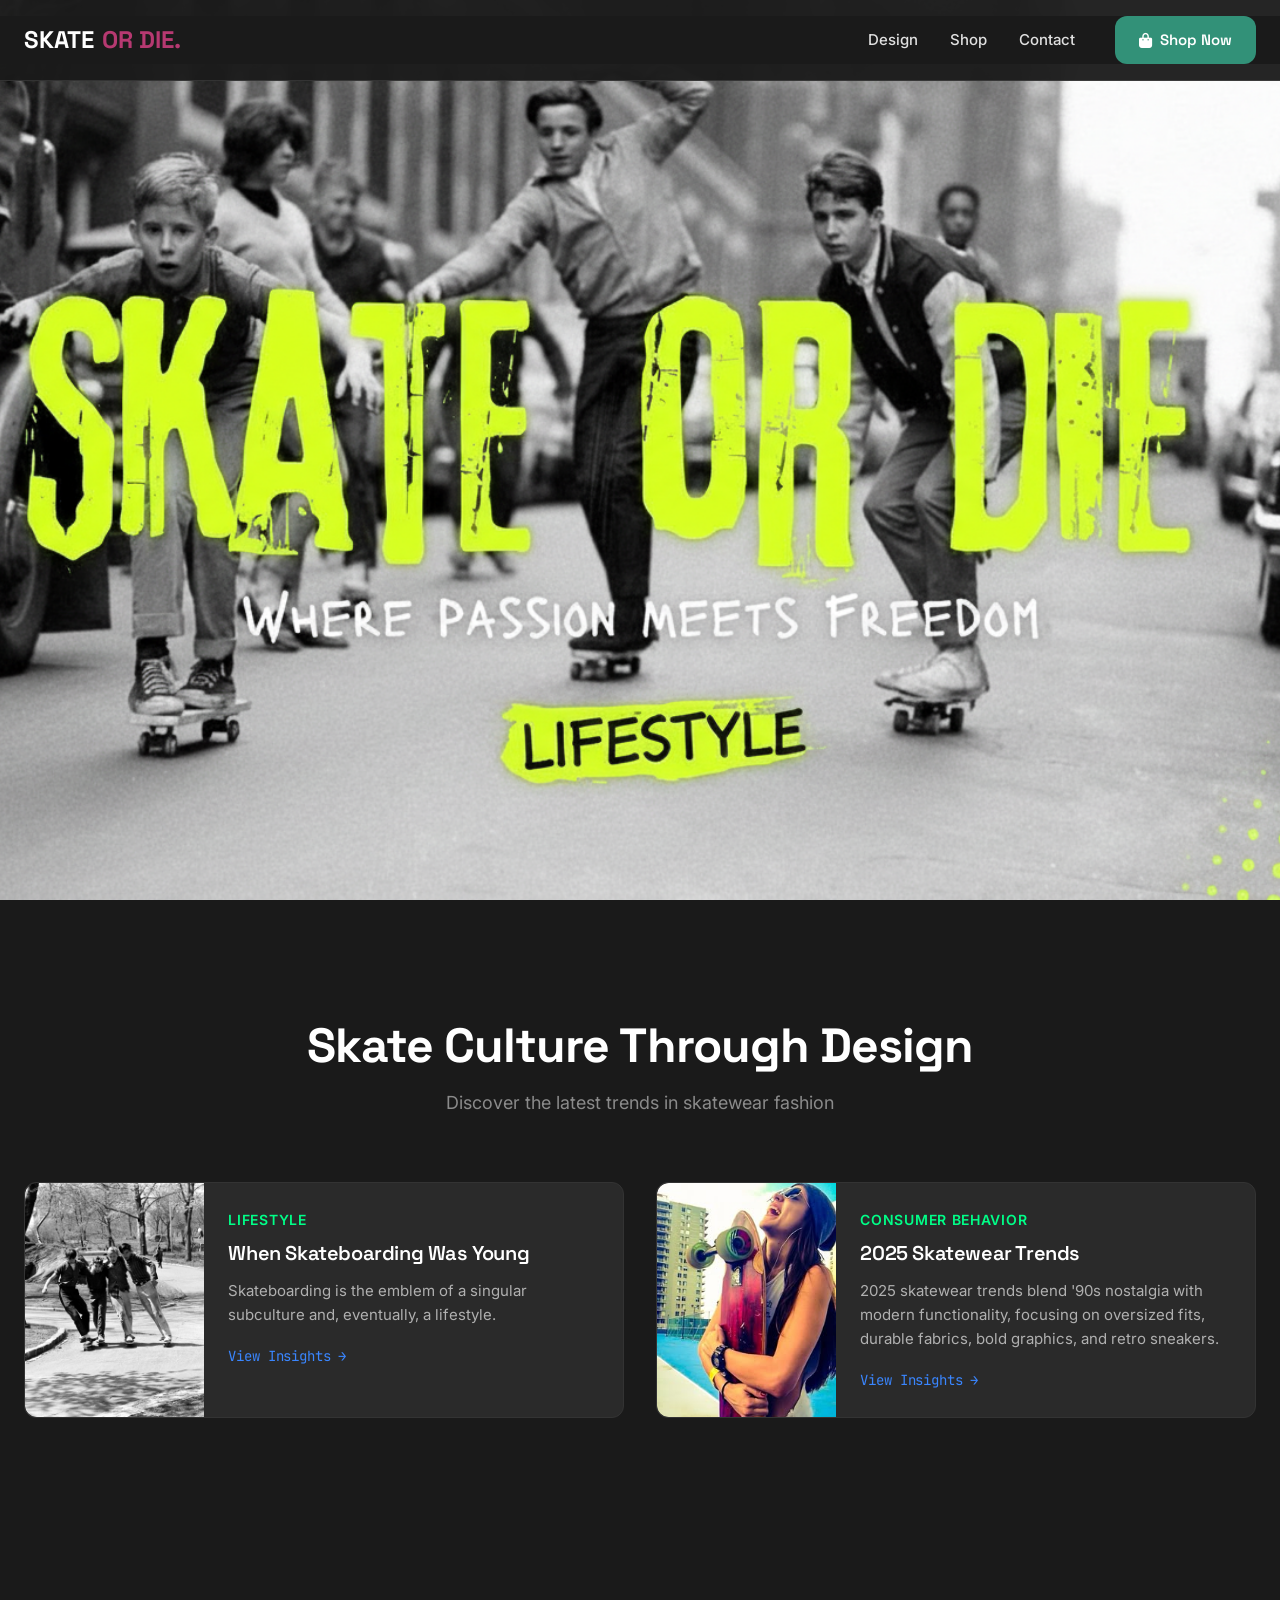
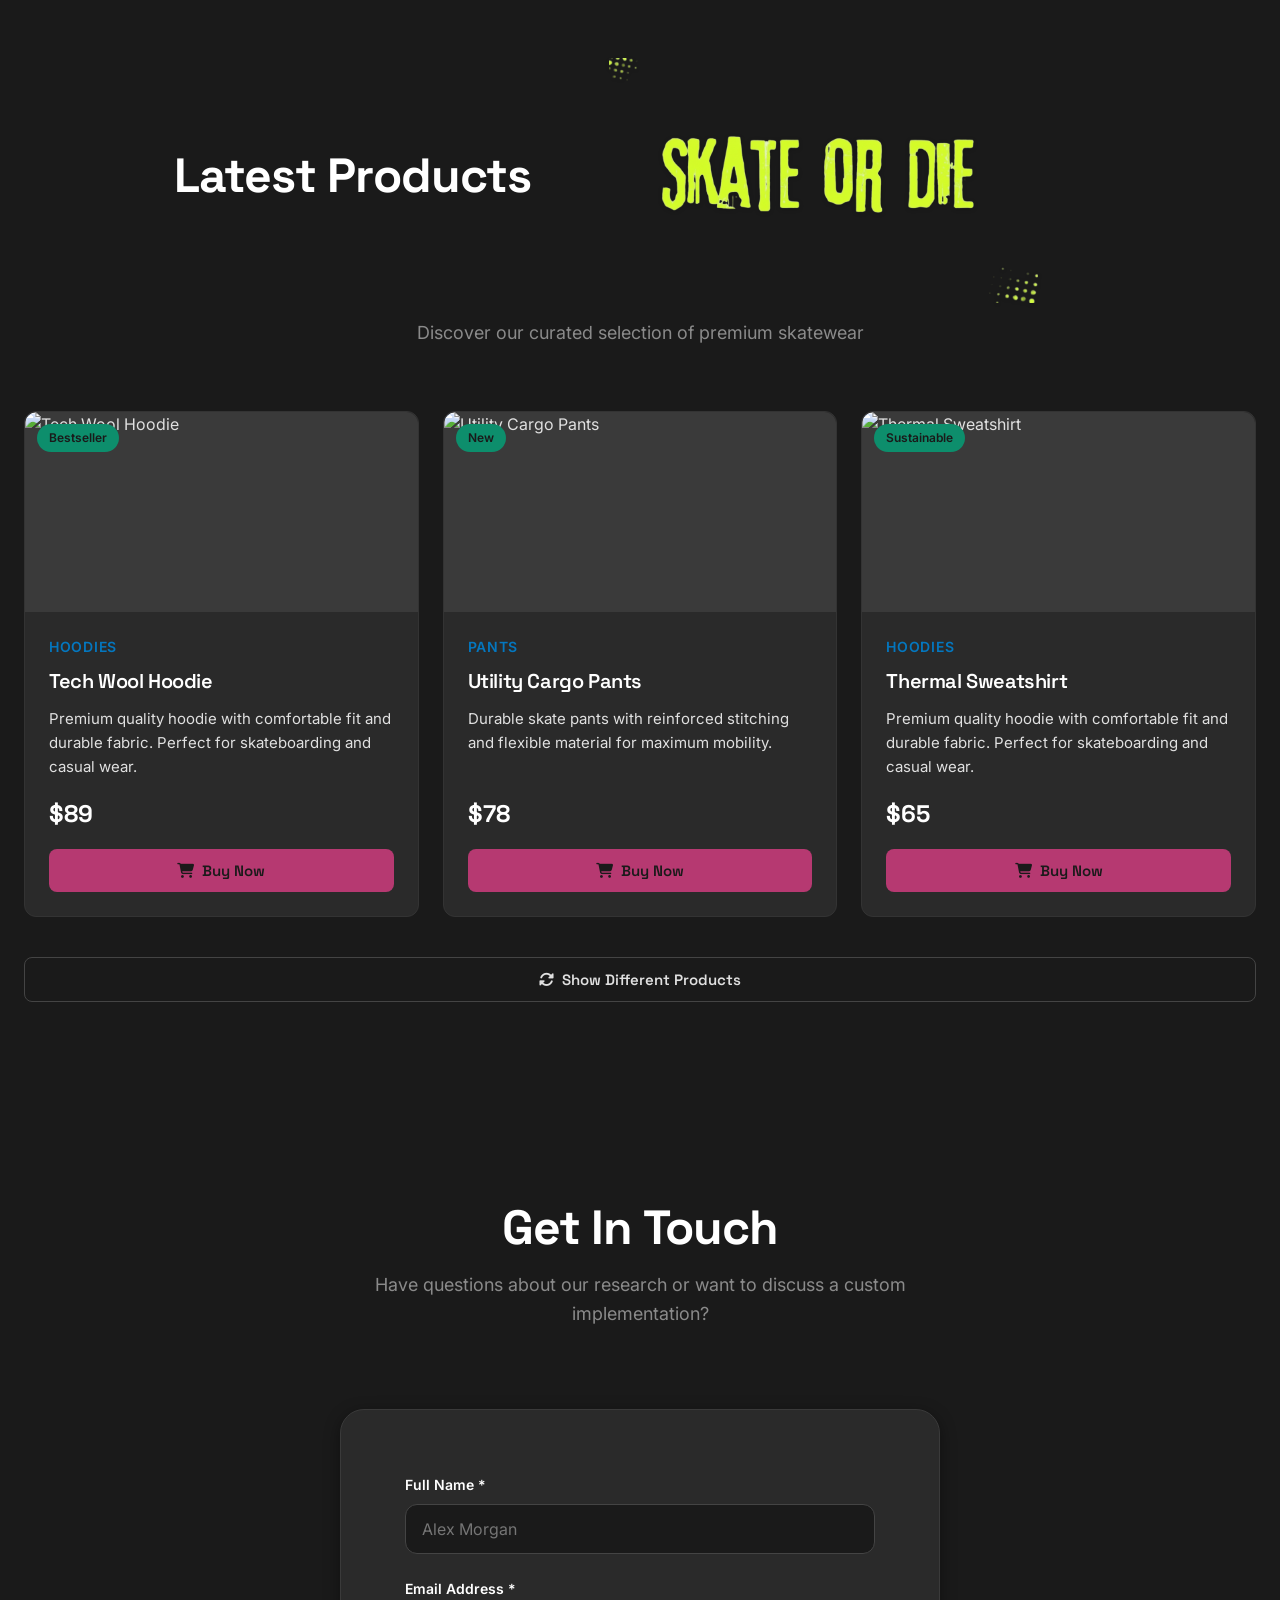
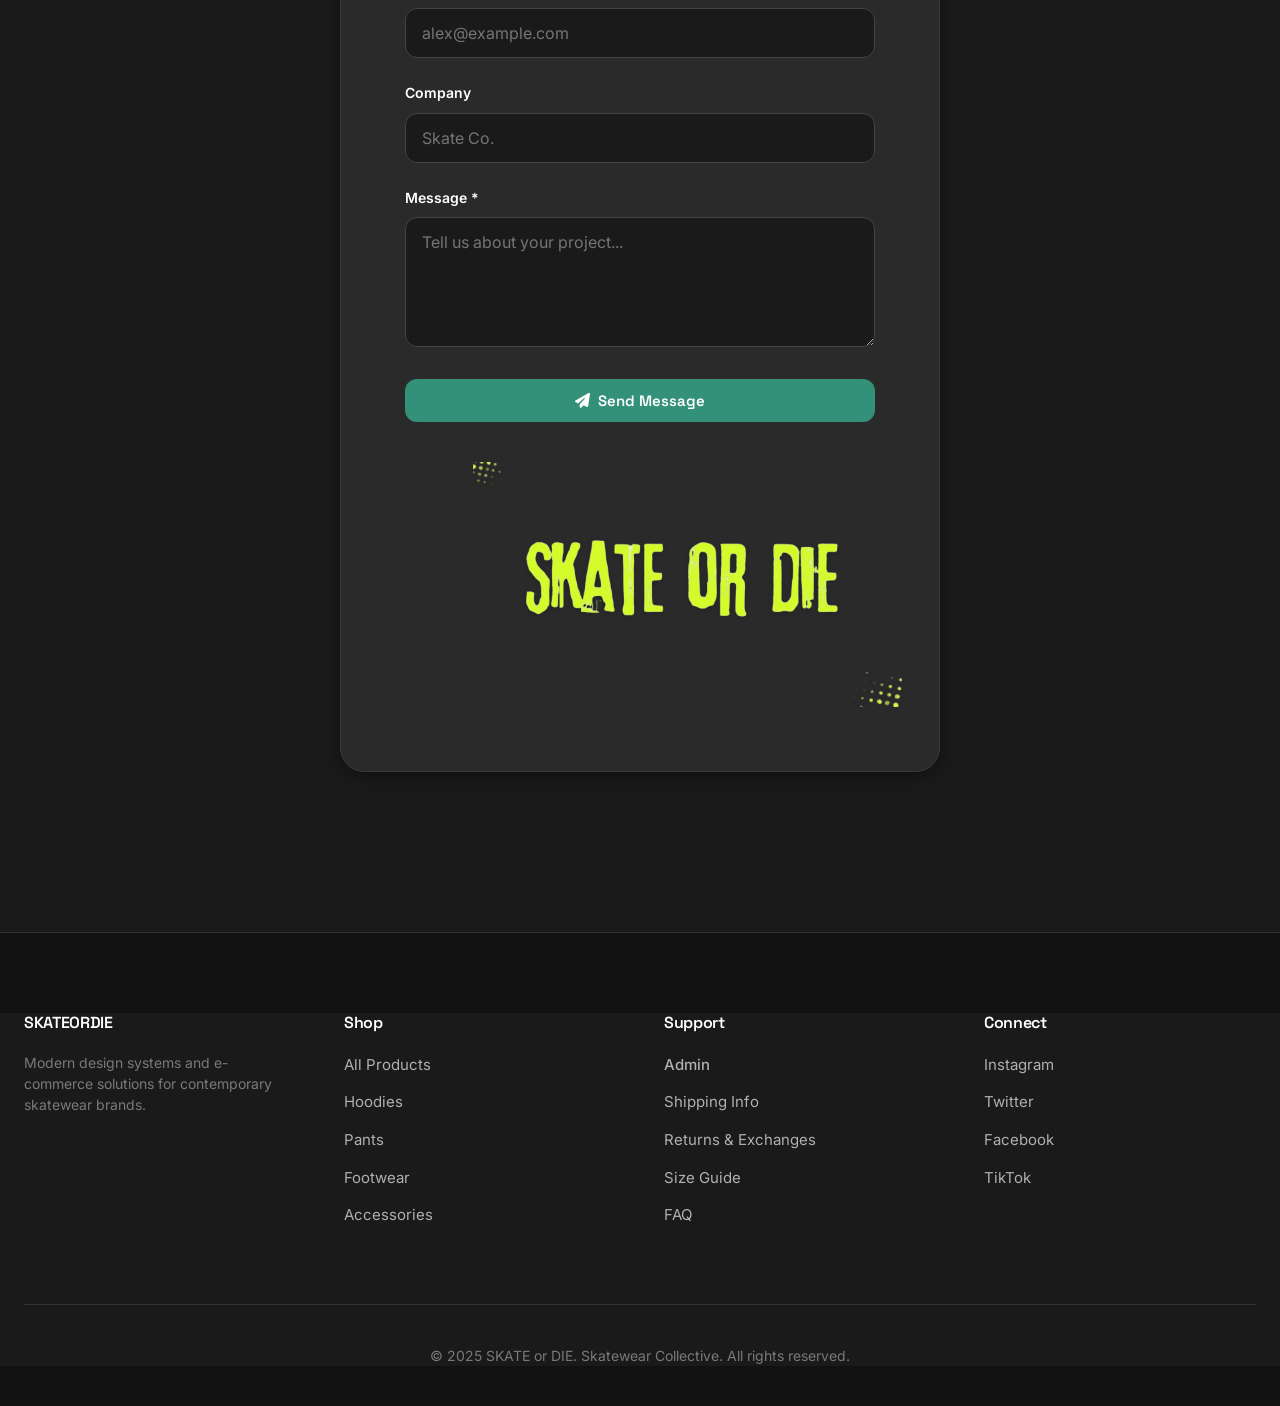
==== commit 439c09ac: "fixed category" ====
--- a/index.html
+++ b/index.html
@@ -28,26 +28,7 @@
         <li class="dropdown">
           <a href="shop.html" class="nav-link">Shop</a>
           <div class="dropdown-content">
-            <a href="shop.html#filter-all" class="dropdown-item" onclick="filterProducts('all')">
-              <i class="fas fa-grid"></i>
-              All Products
-            </a>
-            <a href="shop.html#filter-hoodies" class="dropdown-item" onclick="filterProducts('Hoodies')">
-              <i class="fas fa-tshirt"></i>
-              Hoodies & Sweats
-            </a>
-            <a href="shop.html#filter-pants" class="dropdown-item" onclick="filterProducts('Pants')">
-              <i class="fas fa-user"></i>
-              Pants & Shorts
-            </a>
-            <a href="shop.html#filter-footwear" class="dropdown-item" onclick="filterProducts('Footwear')">
-              <i class="fas fa-shoe-prints"></i>
-              Footwear
-            </a>
-            <a href="shop.html#filter-accessories" class="dropdown-item" onclick="filterProducts('Accessories')">
-              <i class="fas fa-hat-cowboy"></i>
-              Accessories
-            </a>
+
           </div>
         </li>
         <li><a href="#contact" class="nav-link">Contact</a></li>
@@ -128,77 +109,25 @@
 <section id="moodboards" class="section">
   <div class="container">
     <div class="section-header">
-      <h2 class="display-md">Senaste modet från
+      <h2 class="display-md">Latest Products
         <span class="inline-logo"></span>
       </h2>
       <p class="text-lg opacity-75">
-        för dam, herr, barn och baby. Kollektioner, lookbooks, foton på kläder, kataloger och nyheter varje vecka online.
-      </p>
-    </div>
-
-    <div class="card-grid" style="display: grid; grid-template-columns: repeat(auto-fit, minmax(300px, 1fr)); gap: 24px;">
-      <!-- Product 1 -->
-      <div class="card">
-        <div class="card-image" style="height: 200px; overflow: hidden; border-radius: var(--border-radius) var(--border-radius) 0 0;">
-          <img src="img/1.1.jpg" alt="SKATE TRÖJA MED TRYCK" style="width: 100%; height: 100%; object-fit: cover;">
-        </div>
-        <div class="card-content">
-          <div class="card-category">SKATE TRÖJA</div>
-          <h3 class="card-title">SKATE TRÖJA MED TRYCK</h3>
-          <p class="card-description">
-            Tröja med rund krage och långa ärmar med mudd. Skatetryck fram och bak. Houdmaterial bomull.
-          </p>
-          <div class="product-price" style="font-family: 'Space Grotesk', sans-serif; font-size: 1.5rem; font-weight: 700; color: var(--white); margin-top: 16px;">
-            499 kr
-          </div>
-          <button class="btn btn-accent mt-3" style="width: 100%;" onclick="window.location.href='shop.html#filter-hoodies'">
-            <i class="fas fa-shopping-cart"></i>
-            Köp Nu
-          </button>
-        </div>
-      </div>
-
-      <!-- Product 2 -->
-      <div class="card">
-        <div class="card-image" style="height: 200px; overflow: hidden; border-radius: var(--border-radius) var(--border-radius) 0 0;">
-          <img src="img/1.2.jpg" alt="SKATE TRÖJA MED TRYCK" style="width: 100%; height: 100%; object-fit: cover;">
-        </div>
-        <div class="card-content">
-          <div class="card-category">SKATE TRÖJA</div>
-          <h3 class="card-title">SWEATSHIRT MED SKATETRYCK</h3>
-          <p class="card-description">
-            Sweatshirt med rund krage och lång ärm. Ribbstickade kanter. Skatetryck fram och bak. Borstad, varm och mjuk insida.
-          </p>
-          <div class="product-price" style="font-family: 'Space Grotesk', sans-serif; font-size: 1.5rem; font-weight: 700; color: var(--white); margin-top: 16px;">
-            229,00 SEK
-          </div>
-          <button class="btn btn-accent mt-3" style="width: 100%;" onclick="window.location.href='shop.html#filter-hoodies'">
-            <i class="fas fa-shopping-cart"></i>
-            Köp Nu
-          </button>
-        </div>
-      </div>
-
-      <!-- Product 3 -->
-      <div class="card">
-        <div class="card-image" style="height: 200px; overflow: hidden; border-radius: var(--border-radius) var(--border-radius) 0 0;">
-          <img src="img/1.3.jpg" alt="SKATE TRÖJA MED TRYCK" style="width: 100%; height: 100%; object-fit: cover;">
-        </div>
-        <div class="card-content">
-          <div class="card-category">SKATE TRÖJA</div>
-          <h3 class="card-title">TRÖJA MED ETIKETTRYCK</h3>
-          <p class="card-description">
-            Tröja med rund krage och långa ärmar med muddar. Tryck fram och etikettapplikation på axeln. Huvudsakligt tyg i bomull.
-          </p>
-          <div class="product-price" style="font-family: 'Space Grotesk', sans-serif; font-size: 1.5rem; font-weight: 700; color: var(--white); margin-top: 16px;">
-            129,00 SEK
-          </div>
-          <button class="btn btn-accent mt-3" style="width: 100%;" onclick="window.location.href='shop.html#filter-hoodies'">
-            <i class="fas fa-shopping-cart"></i>
-            Köp Nu
-          </button>
-        </div>
-      </div>
+        Discover our curated selection of premium skatewear
+      </p>
+    </div>
+
+    <div class="card-grid" id="productsContainer" style="display: grid; grid-template-columns: repeat(auto-fit, minmax(300px, 1fr)); gap: 24px;">
+      <!-- Три случайные карточки загружаются динамически -->
+    </div>
+
+    <!-- Кнопка для обновления продуктов -->
+    <div style="text-align: center; margin-top: 40px;">
+      <button class="btn btn-accent" onclick="refreshHomeProducts()"
+              style="padding: 12px 24px; background-color: transparent; color: #e0e0e0; border: 1px solid #444; border-radius: 8px; font-weight: 600; cursor: pointer; transition: all 0.3s ease;">
+        <i class="fas fa-sync-alt"></i>
+        Show Different Products
+      </button>
     </div>
   </div>
 </section>
@@ -331,6 +260,8 @@
 <!-- JavaScript Files -->
 <script src="js/script.js"></script>
 <script src="js/home.js"></script>
+<script src="js/navbar.js"></script> <!-- ДОБАВИТЬ ЭТОТ СКРИПТ -->
+<script src="js/home-products.js"></script> <!-- ДОБАВИТЬ ЭТОТ СКРИПТ -->
 
 <!-- Form Submission JavaScript -->
 </body>
--- a/css/style.css
+++ b/css/style.css
@@ -448,6 +448,79 @@
   color: #b0b0b0; /* Серый текст */
   margin-bottom: 16px;
 }
+/* Стили для карточек продуктов на главной */
+.card {
+  background-color: #2a2a2a;
+  border: 1px solid #333;
+  border-radius: 12px;
+  overflow: hidden;
+  transition: all 0.3s ease;
+  height: 100%;
+}
+
+.card:hover {
+  transform: translateY(-8px);
+  box-shadow: 0 12px 24px rgba(0, 255, 136, 0.2);
+  border-color: #00ff88;
+}
+
+.card-image {
+  position: relative;
+  overflow: hidden;
+}
+
+.card-content {
+  padding: 24px;
+  display: flex;
+  flex-direction: column;
+  flex: 1;
+}
+
+.card-category {
+  color: #00ff88;
+  font-size: 0.875rem;
+  font-weight: 600;
+  text-transform: uppercase;
+  letter-spacing: 0.05em;
+  margin-bottom: 8px;
+}
+
+.card-title {
+  color: #ffffff;
+  font-size: 1.25rem;
+  font-weight: 600;
+  margin: 0 0 12px 0;
+  line-height: 1.4;
+}
+
+.card-description {
+  color: #b0b0b0;
+  font-size: 0.9375rem;
+  line-height: 1.6;
+  flex: 1;
+  margin-bottom: 16px;
+}
+
+.product-price {
+  color: #ffffff;
+  font-family: 'Space Grotesk', sans-serif;
+  font-size: 1.5rem;
+  font-weight: 700;
+  margin-bottom: 16px;
+}
+
+.btn-accent {
+  background-color: #b63971;
+  color: #1a1a1a;
+  border: none;
+  border-radius: 8px;
+  padding: 12px;
+  font-weight: 600;
+  cursor: pointer;
+  transition: all 0.3s ease;
+  width: 100%;
+}
+
 
 /* ===== E-SHOP SECTION ===== */
 .eshop-section {
@@ -820,9 +893,9 @@
 }
 
 .product-card:hover .btn-secondary {
-  background-color: #00ff88;
+  background-color: #b63971;
   color: #1a1a1a;
-  border-color: #00ff88;
+  border-color: #b63971;
   transform: scale(1.05);
 }
 
